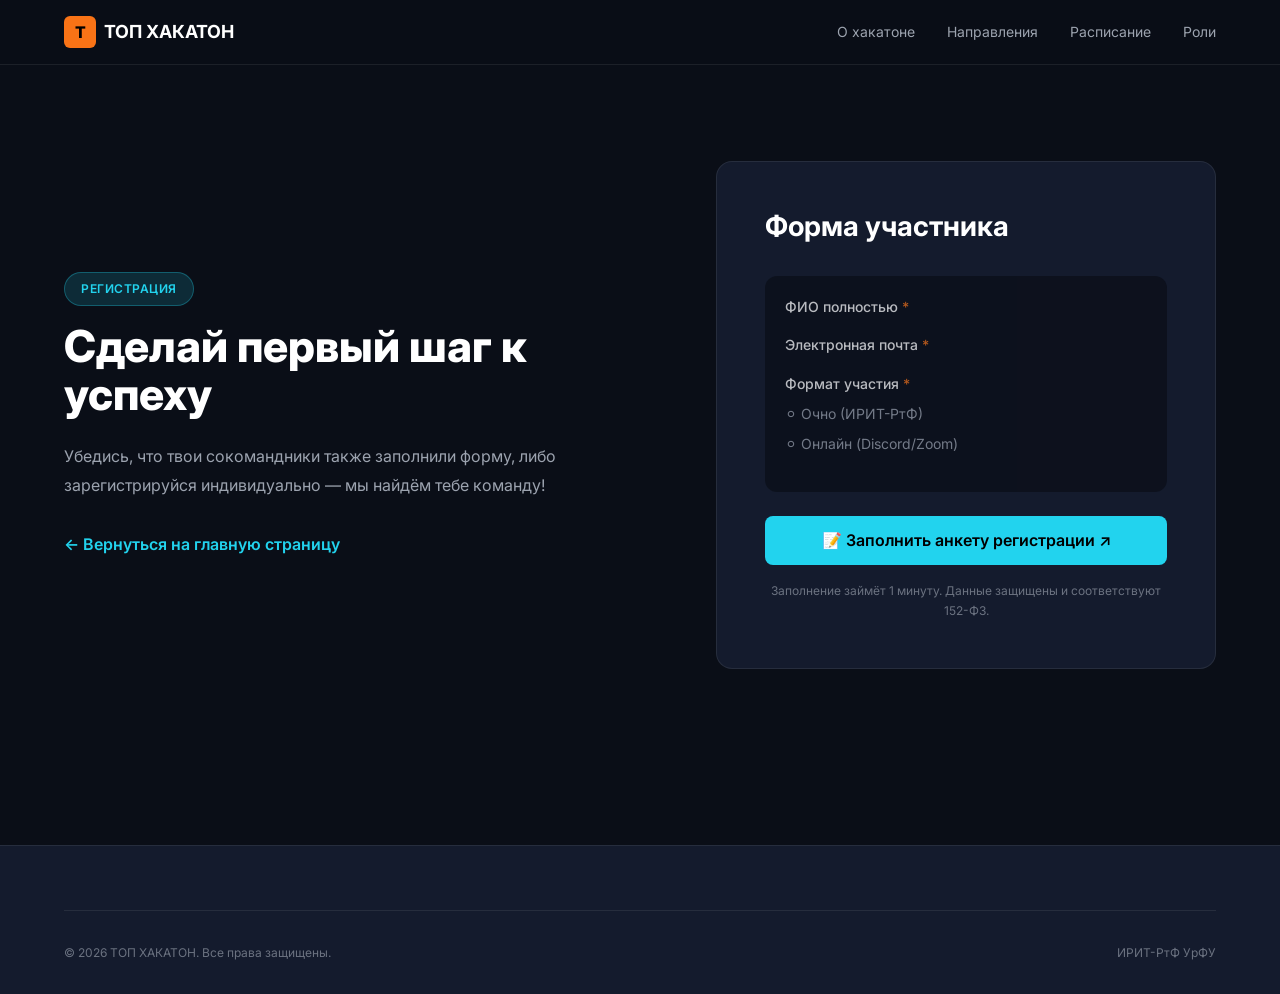
==== registration.html @ dbcdc1ae "Add files via upload" ====
<!DOCTYPE html>
<html lang="ru">
<head>
  <meta charset="UTF-8">
  <meta name="viewport" content="width=device-width, initial-scale=1.0">
  <title>Регистрация — ТОП ХАКАТОН</title>
  <link rel="stylesheet" href="style.css">
  <link rel="preconnect" href="https://fonts.googleapis.com">
  <link href="https://fonts.googleapis.com/css2?family=Inter:wght@400;500;600;700;800&family=JetBrains+Mono:wght@400;700&display=swap" rel="stylesheet">
</head>
<body>
  <div class="reading-progress" id="readingProgress"></div>

  <header class="site-header">
    <div class="container header__inner">
      <a href="index.html" class="logo">
        <span class="logo__mark">T</span>
        <span class="logo__text">ТОП ХАКАТОН</span>
      </a>
      <nav class="main-nav">
        <a href="index.html#about">О хакатоне</a>
        <a href="index.html#partners">Направления</a>
        <a href="index.html#schedule">Расписание</a>
        <a href="index.html#roles">Роли</a>
      </nav>
      <button class="burger" aria-label="Меню">
        <span></span><span></span><span></span>
      </button>
    </div>
  </header>

  <main class="registration">
    <div class="container registration__inner">
      <div class="registration__info fade-in">
        <span class="badge badge--cyan">РЕГИСТРАЦИЯ</span>
        <h1 class="registration__title">Сделай первый шаг к успеху</h1>
        <p class="registration__text">Убедись, что твои сокомандники также заполнили форму, либо зарегистрируйся индивидуально — мы найдём тебе команду!</p>
        <a href="index.html" class="link-accent">← Вернуться на главную страницу</a>
      </div>

      <div class="yandex-form-wrapper fade-in">
        <h2 class="form-card__title">Форма участника</h2>
        <div class="form-preview">
          <div class="form-field">
            <label>ФИО полностью <span class="required">*</span></label>
          </div>
          <div class="form-field">
            <label>Электронная почта <span class="required">*</span></label>
          </div>
          <div class="form-field">
            <label>Формат участия <span class="required">*</span></label>
            <div class="radio-preview">
              <span>⚪ Очно (ИРИТ-РтФ)</span>
              <span>⚪ Онлайн (Discord/Zoom)</span>
            </div>
          </div>
        </div>
        <a href="https://forms.yandex.ru/u/6a9c3ba002848f9760604968" class="btn btn--primary btn--full pulse-glow" target="_blank">📝 Заполнить анкету регистрации ↗</a>
        <p class="form-disclaimer">Заполнение займёт 1 минуту. Данные защищены и соответствуют 152-ФЗ.</p>
      </div>
    </div>
  </main>

  <footer class="site-footer">
    <div class="container">
      <div class="site-footer__bottom">
        <span class="copyright">© 2026 ТОП ХАКАТОН. Все права защищены.</span>
        <span class="footer-brand">ИРИТ-РтФ УрФУ</span>
      </div>
    </div>
  </footer>

  <button class="back-to-top" id="backToTop" aria-label="Наверх">↑</button>
  <script src="script.js"></script>
</body>
</html>
---- style.css ----
:root {
  --bg-main: #0A0E17;
  --bg-card: #141B2D;
  --bg-card-hover: #1A2340;
  --accent-cyan: #22D3EE;
  --accent-purple: #A855F7;
  --accent-orange: #F97316;
  --text-main: #FFFFFF;
  --text-muted: #9CA3AF;
  --text-dark: #6B7280;
  --border-subtle: rgba(255, 255, 255, 0.08);
  --border-accent: rgba(34, 211, 238, 0.3);
}

* {
  margin: 0;
  padding: 0;
  box-sizing: border-box;
}

html {
  scroll-behavior: smooth;
}

body {
  background: var(--bg-main);
  color: var(--text-main);
  font-family: 'Inter', system-ui, sans-serif;
  line-height: 1.6;
  -webkit-font-smoothing: antialiased;
}

a {
  color: inherit;
  text-decoration: none;
}

a:hover {
  color: var(--accent-cyan);
}

.container {
  max-width: 1200px;
  margin: 0 auto;
  padding: 0 24px;
}

h1 {
  font-size: clamp(36px, 5vw, 64px);
  font-weight: 800;
  line-height: 1.1;
}

h2 {
  font-size: clamp(28px, 3.5vw, 42px);
  font-weight: 700;
  line-height: 1.2;
}

h3 {
  font-size: 24px;
  font-weight: 600;
}

p {
  font-size: 16px;
  line-height: 1.6;
}

.caption {
  font-size: 14px;
  color: var(--text-muted);
}

.badge {
  display: inline-block;
  padding: 6px 16px;
  border-radius: 20px;
  font-size: 12px;
  font-weight: 600;
  text-transform: uppercase;
  letter-spacing: 0.5px;
}

.badge--cyan {
  background: rgba(34, 211, 238, 0.15);
  color: var(--accent-cyan);
  border: 1px solid rgba(34, 211, 238, 0.3);
}

.btn {
  display: inline-flex;
  align-items: center;
  justify-content: center;
  gap: 8px;
  padding: 12px 24px;
  border-radius: 8px;
  font-weight: 600;
  font-size: 16px;
  cursor: pointer;
  border: none;
  transition: all 0.2s;
}

.btn--primary {
  background: var(--accent-cyan);
  color: #000;
}

.btn--primary:hover {
  transform: translateY(-2px);
  box-shadow: 0 8px 24px rgba(34, 211, 238, 0.4);
}

.btn--outline {
  background: transparent;
  border: 1px solid rgba(255, 255, 255, 0.2);
  color: var(--text-main);
}

.btn--outline:hover {
  border-color: var(--accent-cyan);
  color: var(--accent-cyan);
}

.btn--lg {
  padding: 16px 32px;
  font-size: 18px;
}

.btn--full {
  width: 100%;
}

.btn--sm {
  padding: 8px 16px;
  font-size: 14px;
}

@keyframes pulse-glow {
  0%, 100% {
    box-shadow: 0 0 20px rgba(34, 211, 238, 0.4);
  }
  50% {
    box-shadow: 0 0 40px rgba(34, 211, 238, 0.8);
  }
}

@keyframes fade-in {
  from {
    opacity: 0;
    transform: translateY(24px);
  }
  to {
    opacity: 1;
    transform: translateY(0);
  }
}

@keyframes blink {
  0%, 100% {
    opacity: 1;
  }
  50% {
    opacity: 0.3;
  }
}

@keyframes gradient-shift {
  0% {
    background-position: 0% 50%;
  }
  50% {
    background-position: 100% 50%;
  }
  100% {
    background-position: 0% 50%;
  }
}

@keyframes marquee {
  from {
    transform: translateX(0);
  }
  to {
    transform: translateX(-50%);
  }
}

@keyframes float {
  0%, 100% {
    transform: translateY(0);
  }
  50% {
    transform: translateY(-10px);
  }
}

.fade-in {
  opacity: 0;
  transform: translateY(24px);
  transition: all 0.6s ease-out;
}

.fade-in.visible {
  opacity: 1;
  transform: translateY(0);
}

.pulse-glow {
  animation: pulse-glow 2.5s infinite;
}

.gradient-bg {
  background: linear-gradient(-45deg, #0A0E17, #1a2a4a, #2a1a40, #0A0E17);
  background-size: 400% 400%;
  animation: gradient-shift 15s ease infinite;
}

.reading-progress {
  position: fixed;
  top: 0;
  left: 0;
  height: 3px;
  background: var(--accent-cyan);
  z-index: 9999;
  width: 0%;
  transition: width 0.1s;
}

.back-to-top {
  position: fixed;
  bottom: 32px;
  right: 32px;
  width: 48px;
  height: 48px;
  border-radius: 50%;
  background: var(--accent-cyan);
  color: #000;
  display: flex;
  align-items: center;
  justify-content: center;
  cursor: pointer;
  opacity: 0;
  pointer-events: none;
  transition: all 0.3s;
  z-index: 100;
  border: none;
  font-size: 20px;
}

.back-to-top.visible {
  opacity: 1;
  pointer-events: all;
}

.back-to-top:hover {
  transform: translateY(-4px);
  box-shadow: 0 8px 24px rgba(34, 211, 238, 0.4);
}

/* ========== HEADER ========== */
.site-header {
  position: sticky;
  top: 0;
  z-index: 1000;
  background: rgba(10, 14, 23, 0.95);
  -webkit-backdrop-filter: blur(10px);
  backdrop-filter: blur(10px);
  border-bottom: 1px solid var(--border-subtle);
  padding: 16px 0;
}

.header__inner {
  display: flex;
  align-items: center;
  justify-content: space-between;
  gap: 24px;
}

.logo {
  display: flex;
  align-items: center;
  gap: 8px;
  font-weight: 700;
  font-size: 18px;
  color: var(--text-main);
  text-decoration: none;
}

.logo__mark {
  background: var(--accent-orange);
  color: #000;
  width: 32px;
  height: 32px;
  display: flex;
  align-items: center;
  justify-content: center;
  border-radius: 6px;
  font-weight: 800;
  font-size: 16px;
  line-height: 1;
}

.main-nav {
  display: none;
  gap: 32px;
  align-items: center;
}

.main-nav a {
  color: var(--text-muted);
  font-size: 14px;
  transition: color 0.2s;
}

.main-nav a:hover {
  color: var(--text-main);
}

.main-nav a.active {
  color: var(--accent-cyan);
}

.header__actions {
  display: none;
  align-items: center;
  gap: 16px;
}

.header__date {
  color: var(--text-muted);
  font-size: 14px;
  white-space: nowrap;
}

.burger {
  display: block;
  background: none;
  border: none;
  cursor: pointer;
  padding: 8px;
}

.burger span {
  display: block;
  width: 24px;
  height: 2px;
  background: var(--text-main);
  margin: 6px 0;
  transition: 0.3s;
  border-radius: 2px;
}

@media (min-width: 1024px) {
  .main-nav {
    display: flex;
  }
  .header__actions {
    display: flex;
  }
  .burger {
    display: none;
  }
}

@media (max-width: 1023px) {
  .main-nav {
    position: fixed;
    top: 73px;
    left: 0;
    right: 0;
    background: var(--bg-card);
    flex-direction: column;
    padding: 24px;
    gap: 16px;
    border-bottom: 1px solid var(--border-subtle);
    transform: translateY(-100%);
    opacity: 0;
    transition: all 0.3s;
    pointer-events: none;
    align-items: flex-start;
  }
  .main-nav.active {
    transform: translateY(0);
    opacity: 1;
    pointer-events: all;
  }
  .burger.active span:nth-child(1) {
    transform: rotate(45deg) translate(5px, 5px);
  }
  .burger.active span:nth-child(2) {
    opacity: 0;
  }
  .burger.active span:nth-child(3) {
    transform: rotate(-45deg) translate(7px, -6px);
  }
}

.section-title {
  margin-bottom: 48px;
  text-align: center;
}

.text-accent {
  color: var(--accent-cyan);
}

/* ========== HERO ========== */
.hero {
  min-height: 100vh;
  display: flex;
  flex-direction: column;
  justify-content: center;
  padding: 120px 0 80px;
  text-align: center;
}

.hero__title {
  margin: 24px 0 16px;
  max-width: 900px;
  margin-left: auto;
  margin-right: auto;
}

.hero__subtitle {
  color: var(--text-muted);
  font-size: 18px;
  max-width: 700px;
  margin: 0 auto 32px;
}

.participants-counter {
  display: inline-flex;
  align-items: center;
  gap: 8px;
  background: rgba(34, 211, 238, 0.1);
  border: 1px solid var(--border-accent);
  border-radius: 20px;
  padding: 8px 16px;
  margin-bottom: 32px;
  font-size: 14px;
}

.counter__dot {
  width: 8px;
  height: 8px;
  border-radius: 50%;
  background: #22C55E;
  animation: blink 1.5s infinite;
}

.counter__text strong {
  color: var(--accent-cyan);
}

.countdown {
  margin: 32px 0;
}

.countdown__label {
  display: block;
  color: var(--text-muted);
  font-size: 14px;
  margin-bottom: 16px;
  text-transform: uppercase;
  letter-spacing: 1px;
}

.countdown__label--secondary {
  color: var(--accent-purple);
  font-size: 12px;
}

.countdown__grid {
  display: flex;
  align-items: center;
  justify-content: center;
  gap: 12px;
  flex-wrap: wrap;
}

.countdown__item {
  background: var(--bg-card);
  border: 1px solid var(--border-subtle);
  border-radius: 12px;
  padding: 16px;
  min-width: 80px;
}

.countdown__value {
  display: block;
  font-family: 'JetBrains Mono', monospace;
  font-size: 48px;
  font-weight: 700;
  color: var(--accent-cyan);
  line-height: 1;
}

.countdown__unit {
  display: block;
  font-size: 12px;
  color: var(--text-muted);
  margin-top: 4px;
  text-transform: uppercase;
}

.countdown__sep {
  font-family: 'JetBrains Mono', monospace;
  font-size: 32px;
  color: var(--text-muted);
  animation: blink 1s infinite;
}

.countdown-divider {
  margin: 24px 0;
}

.divider-line {
  width: 100px;
  height: 2px;
  background: linear-gradient(90deg, transparent, var(--accent-cyan), transparent);
  margin: 0 auto;
}

.marquee-wrapper {
  margin-top: 64px;
  overflow: hidden;
  mask-image: linear-gradient(90deg, transparent, #000 10%, #000 90%, transparent);
}

.marquee {
  display: flex;
  width: max-content;
  animation: marquee 30s linear infinite;
}

.marquee__content {
  display: flex;
  gap: 48px;
  padding: 0 24px;
}

.partner-logo {
  color: var(--text-muted);
  opacity: 0.6;
  font-weight: 600;
  padding: 8px 16px;
  border: 1px solid var(--border-subtle);
  border-radius: 8px;
  white-space: nowrap;
  transition: all 0.2s;
}

.partner-logo:hover {
  opacity: 1;
  border-color: var(--accent-cyan);
  color: var(--text-main);
}

@media (max-width: 767px) {
  .countdown__value {
    font-size: 36px;
  }
  .countdown__item {
    min-width: 70px;
    padding: 12px;
  }
  .hero__subtitle {
    font-size: 16px;
  }
  .marquee__content {
    gap: 24px;
  }
}

/* ========== CONCEPT ========== */
.concept {
  padding: 100px 0;
  background: var(--bg-main);
}

.concept__inner {
  display: grid;
  grid-template-columns: 1fr;
  gap: 48px;
  align-items: center;
}

.concept__visual {
  background: var(--bg-card);
  border: 1px solid var(--border-subtle);
  border-radius: 24px;
  padding: 48px;
  min-height: 300px;
  display: flex;
  align-items: center;
  justify-content: center;
  position: relative;
  overflow: hidden;
}

.concept__glow {
  position: absolute;
  width: 200px;
  height: 200px;
  background: radial-gradient(circle, rgba(34, 211, 238, 0.2) 0%, transparent 70%);
  border-radius: 50%;
  animation: float 6s ease-in-out infinite;
}

.concept__image-placeholder {
  font-size: 32px;
  font-weight: 700;
  color: var(--accent-cyan);
  letter-spacing: 2px;
  position: relative;
  z-index: 1;
}

.concept__content .section-title {
  text-align: left;
}

.concept__text {
  color: var(--text-muted);
  font-size: 18px;
  line-height: 1.8;
  margin-top: 24px;
}

/* ========== PARTNERS & DIRECTIONS ========== */
.partners-directions {
  padding: 100px 0;
  background: var(--bg-main);
}

.directions-grid {
  display: grid;
  grid-template-columns: repeat(2, 1fr);
  gap: 24px;
  margin: 24px 0 48px;
}

.partners-subtitle {
  font-size: 28px;
  font-weight: 700;
  margin: 48px 0 24px;
  text-align: center;
  color: var(--text-main);
}

.partners-grid {
  display: grid;
  grid-template-columns: repeat(3, 1fr);
  gap: 24px;
}

.expandable-card {
  background: var(--bg-card);
  border: 1px solid var(--border-subtle);
  border-radius: 16px;
  overflow: hidden;
  transition: all 0.3s;
}

.expandable-card:hover {
  border-color: var(--accent-cyan);
  transform: translateY(-2px);
}

.expandable-card--featured {
  border-color: var(--border-accent);
  background: linear-gradient(135deg, rgba(34, 211, 238, 0.05) 0%, var(--bg-card) 100%);
  margin-bottom: 24px;
}

.expandable-card--featured .expandable-card__header {
  padding: 32px;
}

.expandable-card--featured .expandable-card__title {
  font-size: 22px;
}

.expandable-card__header {
  display: grid;
  grid-template-columns: 48px 1fr 48px;
  gap: 16px;
  align-items: center;
  padding: 24px;
  cursor: pointer;
  user-select: none;
}

.expandable-card__icon {
  font-size: 32px;
  text-align: center;
}

.expandable-card__title {
  font-size: 18px;
  font-weight: 600;
  color: var(--text-main);
}

.expandable-card__arrow {
  font-size: 12px;
  color: var(--accent-cyan);
  transition: transform 0.3s;
  text-align: center;
}

.expandable-card.is-open .expandable-card__arrow {
  transform: rotate(180deg);
}

.expandable-card__content {
  max-height: 0;
  overflow: hidden;
  transition: max-height 0.4s ease-out, padding 0.4s ease-out;
  padding: 0 24px;
}

.expandable-card.is-open .expandable-card__content {
  max-height: 300px;
  padding: 0 24px 24px;
}

.expandable-card__content p {
  color: var(--text-muted);
  line-height: 1.6;
  margin: 0;
}

@media (min-width: 1024px) {
  .concept__inner {
    grid-template-columns: 1fr 1fr;
  }
}

@media (max-width: 1023px) {
  .directions-grid,
  .partners-grid {
    grid-template-columns: 1fr;
  }
}

/* ========== INFO GRID ========== */
.info-grid {
  padding: 100px 0;
  background: var(--bg-main);
}

.info-grid__list {
  display: grid;
  grid-template-columns: 1fr;
  gap: 24px;
  margin-top: 48px;
}

.info-card {
  background: var(--bg-card);
  border: 1px solid var(--border-subtle);
  border-radius: 16px;
  padding: 24px;
  display: flex;
  flex-direction: column;
  gap: 8px;
  transition: all 0.3s;
}

.info-card:hover {
  border-color: var(--accent-cyan);
  transform: translateY(-4px);
  box-shadow: 0 10px 30px rgba(0, 0, 0, 0.3);
}

.info-card__tag {
  font-size: 12px;
  color: var(--accent-cyan);
  text-transform: uppercase;
  letter-spacing: 0.5px;
  font-weight: 600;
}

.info-card__label {
  color: var(--text-muted);
  font-size: 14px;
}

.info-card__value {
  font-size: 24px;
  font-weight: 700;
  color: var(--text-main);
  margin-top: 8px;
}

.info-card--featured {
  border-color: rgba(249, 115, 22, 0.4);
  background: linear-gradient(135deg, #1A1020 0%, #2A1A10 100%);
}

.info-card--featured .info-card__tag {
  color: var(--accent-orange);
}

/* ========== ELIGIBILITY ========== */
.eligibility {
  padding: 100px 0;
  background: var(--bg-main);
}

.eligibility__inner {
  display: grid;
  grid-template-columns: 1fr;
  gap: 48px;
  align-items: center;
}

.eligibility__content .section-title {
  text-align: left;
}

.eligibility__text {
  color: var(--text-muted);
  font-size: 16px;
  line-height: 1.8;
  margin: 24px 0;
}

.eligibility__hint {
  background: rgba(34, 211, 238, 0.1);
  border: 1px solid var(--border-accent);
  border-radius: 12px;
  padding: 24px;
  margin-top: 24px;
}

.eligibility__hint p {
  margin: 0;
  color: var(--text-main);
}

.eligibility__highlight {
  background: var(--accent-cyan);
  color: #000;
  padding: 48px;
  border-radius: 24px;
  text-align: center;
  display: flex;
  align-items: center;
  justify-content: center;
  min-height: 300px;
}

.eligibility__big-text {
  font-size: 64px;
  font-weight: 800;
  display: block;
  line-height: 1;
}

@media (min-width: 768px) {
  .info-grid__list {
    grid-template-columns: repeat(2, 1fr);
  }
}

@media (min-width: 1024px) {
  .info-grid__list {
    grid-template-columns: repeat(4, 1fr);
  }
  .eligibility__inner {
    grid-template-columns: 1.2fr 0.8fr;
  }
}

@media (max-width: 767px) {
  .eligibility__highlight {
    padding: 32px;
  }
  .eligibility__big-text {
    font-size: 48px;
  }
}

/* ========== ROLES ========== */
.roles {
  padding: 100px 0;
  background: var(--bg-main);
}

.roles__grid {
  display: grid;
  grid-template-columns: 1fr;
  gap: 24px;
  margin-top: 48px;
}

.role-card {
  background: var(--bg-card);
  border: 1px solid var(--border-subtle);
  border-radius: 16px;
  padding: 32px 24px;
  text-align: center;
  transition: transform 0.1s ease-out, box-shadow 0.3s, border-color 0.3s;
  transform-style: preserve-3d;
  will-change: transform;
}

.role-card:hover {
  box-shadow: 0 20px 40px rgba(34, 211, 238, 0.15);
  border-color: var(--accent-cyan);
}

.role-card__icon {
  font-size: 48px;
  margin-bottom: 16px;
  display: block;
}

.role-card__title {
  font-size: 20px;
  margin-bottom: 8px;
  color: var(--text-main);
}

.role-card__desc {
  color: var(--text-muted);
  font-size: 14px;
  line-height: 1.6;
}

@media (min-width: 768px) {
  .roles__grid {
    grid-template-columns: repeat(2, 1fr);
  }
}

@media (min-width: 1024px) {
  .roles__grid {
    grid-template-columns: repeat(4, 1fr);
  }
}

/* ========== SCHEDULE ========== */
.schedule {
  padding: 100px 0;
  background: var(--bg-main);
}

.schedule-day {
  background: var(--bg-card);
  border-radius: 16px;
  padding: 32px;
  margin-bottom: 24px;
  border: 1px solid var(--border-subtle);
  transition: border-color 0.3s;
}

.schedule-day:hover {
  border-color: rgba(34, 211, 238, 0.3);
}

.schedule-day__header {
  display: flex;
  justify-content: space-between;
  align-items: center;
  margin-bottom: 24px;
  padding-bottom: 16px;
  border-bottom: 1px solid var(--border-subtle);
  flex-wrap: wrap;
  gap: 12px;
}

.schedule-day__title {
  color: var(--accent-cyan);
  font-size: 24px;
  margin: 0;
}

.schedule-day__date {
  color: var(--text-muted);
  font-size: 14px;
}

.schedule-day__events {
  list-style: none;
  padding: 0;
  margin: 0;
}

.event {
  display: grid;
  grid-template-columns: 80px 1fr;
  gap: 24px;
  padding: 20px 0;
  border-bottom: 1px solid var(--border-subtle);
  align-items: start;
}

.event:last-child {
  border-bottom: none;
}

.event__time {
  font-family: 'JetBrains Mono', monospace;
  font-size: 18px;
  font-weight: 600;
  color: var(--accent-orange);
}

.event__body h4 {
  font-size: 18px;
  margin: 0 0 4px 0;
  color: var(--text-main);
}

.event__title {
  font-size: 18px;
  margin: 0 0 4px 0;
  color: var(--text-main);
  font-weight: 600;
}

@media (max-width: 767px) {
  .event {
    grid-template-columns: 1fr;
    gap: 8px;
  }
  .event__time {
    font-size: 16px;
  }
  .schedule-day {
    padding: 24px 16px;
  }
}

/* ========== FINAL ========== */
.final {
  padding: 100px 0;
  background: var(--bg-main);
}

.final__inner {
  display: grid;
  grid-template-columns: 1fr;
  gap: 48px;
  align-items: center;
}

.final__visual {
  background: var(--bg-card);
  border: 1px solid var(--border-subtle);
  border-radius: 24px;
  padding: 48px;
  min-height: 300px;
  display: flex;
  align-items: center;
  justify-content: center;
  position: relative;
  overflow: hidden;
  margin: 0;
}

.final__glow {
  position: absolute;
  width: 250px;
  height: 250px;
  background: radial-gradient(circle, rgba(168, 85, 247, 0.2) 0%, transparent 70%);
  border-radius: 50%;
  animation: float 8s ease-in-out infinite reverse;
}

.final__image-placeholder {
  font-size: 24px;
  font-weight: 700;
  color: var(--accent-cyan);
  text-align: center;
  letter-spacing: 2px;
  position: relative;
  z-index: 1;
}

.final__content .section-title {
  text-align: left;
}

.final__text {
  color: var(--text-muted);
  font-size: 16px;
  line-height: 1.8;
  margin: 24px 0;
}

.final__details {
  list-style: none;
  padding: 0;
  display: flex;
  flex-direction: column;
  gap: 16px;
  margin-top: 32px;
}

.final__details li {
  color: var(--text-main);
  font-size: 16px;
}

/* ========== ARCHIVE ========== */
.archive {
  padding: 100px 0;
  background: var(--bg-main);
}

.archive__video {
  margin-bottom: 48px;
}

.video-placeholder {
  aspect-ratio: 16 / 9;
  background: linear-gradient(135deg, #1a2a4a, #2a1a40);
  border: 1px solid var(--border-subtle);
  border-radius: 24px;
  display: flex;
  flex-direction: column;
  align-items: center;
  justify-content: center;
  gap: 16px;
  cursor: pointer;
  transition: all 0.3s;
}

.video-placeholder:hover {
  border-color: var(--accent-cyan);
  transform: scale(1.01);
}

.video-placeholder__icon {
  font-size: 64px;
  color: var(--accent-cyan);
  width: 80px;
  height: 80px;
  border-radius: 50%;
  background: rgba(34, 211, 238, 0.15);
  display: flex;
  align-items: center;
  justify-content: center;
}

.video-placeholder__text {
  color: var(--text-muted);
  font-size: 16px;
}

.archive__grid {
  display: grid;
  grid-template-columns: 1fr;
  gap: 24px;
}

.archive__item {
  margin: 0;
}

.archive__image {
  aspect-ratio: 16 / 9;
  background: linear-gradient(135deg, #1a2a4a, #2a1a40);
  border-radius: 12px;
  margin-bottom: 12px;
  border: 1px solid var(--border-subtle);
  transition: all 0.3s;
}

.archive__image:hover {
  border-color: var(--accent-cyan);
}

.archive__caption {
  color: var(--text-muted);
  font-size: 14px;
  text-align: center;
  margin: 0;
}

/* ========== FAQ ========== */
.faq {
  padding: 100px 0;
  background: var(--bg-main);
}

.faq__list {
  max-width: 800px;
  margin: 0 auto;
  display: flex;
  flex-direction: column;
  gap: 16px;
}

.faq__item {
  background: var(--bg-card);
  border: 1px solid var(--border-subtle);
  border-radius: 12px;
  overflow: hidden;
  transition: border-color 0.3s;
}

.faq__item:hover {
  border-color: rgba(34, 211, 238, 0.3);
}

.faq__question {
  padding: 24px;
  display: flex;
  justify-content: space-between;
  align-items: center;
  cursor: pointer;
  font-weight: 600;
  font-size: 18px;
  color: var(--text-main);
}

.faq__icon {
  font-size: 24px;
  color: var(--accent-cyan);
  transition: transform 0.3s;
}

.faq__item.is-open .faq__icon {
  transform: rotate(45deg);
}

.faq__answer {
  max-height: 0;
  overflow: hidden;
  transition: max-height 0.3s ease-out, padding 0.3s;
  padding: 0 24px;
}

.faq__item.is-open .faq__answer {
  max-height: 200px;
  padding: 0 24px 24px;
}

.faq__answer p {
  color: var(--text-muted);
  line-height: 1.6;
  margin: 0;
}

@media (min-width: 768px) {
  .archive__grid {
    grid-template-columns: repeat(3, 1fr);
  }
}

@media (min-width: 1024px) {
  .final__inner {
    grid-template-columns: 1fr 1fr;
  }
}

/* ========== CONTACTS & MATERIALS ========== */
.contacts {
  padding: 100px 0;
  background: var(--bg-main);
}

.contacts__grid {
  display: grid;
  grid-template-columns: 1fr;
  gap: 32px;
  margin-top: 48px;
}

.contact-card {
  background: var(--bg-card);
  border: 1px solid var(--border-subtle);
  border-radius: 16px;
  padding: 32px;
  display: flex;
  align-items: center;
  gap: 24px;
}

.contact-card--main {
  border-color: var(--border-accent);
}

.contact-card__avatar {
  font-size: 48px;
  width: 80px;
  height: 80px;
  border-radius: 50%;
  background: rgba(34, 211, 238, 0.15);
  display: flex;
  align-items: center;
  justify-content: center;
  flex-shrink: 0;
}

.contact-card__info {
  display: flex;
  flex-direction: column;
  gap: 8px;
  flex: 1;
}

.contact-card__name {
  font-size: 24px;
  margin: 0;
}

.contact-card__role {
  color: var(--text-muted);
  font-size: 14px;
  margin: 0;
}

.materials-section {
  margin-top: 48px;
}

.materials-title {
  font-size: 24px;
  margin-bottom: 24px;
  color: var(--text-main);
}

.materials-grid {
  display: grid;
  grid-template-columns: 1fr;
  gap: 16px;
}

.file-card {
  display: grid;
  grid-template-columns: 48px 1fr auto;
  gap: 16px;
  align-items: center;
  background: var(--bg-card-hover);
  border: 1px solid var(--border-subtle);
  border-radius: 12px;
  padding: 20px;
  transition: all 0.25s;
}

.file-card:hover {
  border-color: var(--accent-cyan);
  transform: translateY(-2px);
}

.file-card__icon {
  font-size: 32px;
  text-align: center;
}

.file-card__title {
  font-size: 16px;
  font-weight: 600;
  margin: 0 0 4px 0;
  color: var(--text-main);
}

.file-card__desc {
  font-size: 14px;
  color: var(--text-muted);
  margin: 0;
  line-height: 1.4;
}

.official-accounts {
  margin-top: 48px;
}

.social-list {
  display: flex;
  flex-direction: column;
  gap: 12px;
}

.social-link {
  display: flex;
  align-items: center;
  gap: 12px;
  padding: 16px 20px;
  background: var(--bg-card);
  border: 1px solid var(--border-subtle);
  border-radius: 12px;
  color: var(--text-main);
  transition: all 0.2s;
}

.social-link:hover {
  border-color: var(--accent-cyan);
  transform: translateX(4px);
}

.social-link__icon {
  font-size: 20px;
}

/* ========== FOOTER ========== */
.site-footer {
  background: var(--bg-card);
  border-top: 1px solid var(--border-subtle);
  padding: 64px 0 32px;
  margin-top: 80px;
}

.site-footer__inner {
  display: grid;
  grid-template-columns: 1fr;
  gap: 48px;
  margin-bottom: 48px;
}

.footer-col__title {
  font-size: 14px;
  font-weight: 600;
  color: var(--text-main);
  text-transform: uppercase;
  letter-spacing: 1px;
  margin-bottom: 16px;
}

.footer-col__text,
.footer-col__contacts {
  color: var(--text-muted);
  font-size: 14px;
  line-height: 1.8;
  font-style: normal;
}

.contact-link {
  color: var(--text-muted);
  text-decoration: none;
  display: block;
  margin-bottom: 8px;
  transition: color 0.2s;
}

.contact-link:hover {
  color: var(--accent-cyan);
}

.social-list-footer {
  list-style: none;
  padding: 0;
  display: flex;
  gap: 12px;
  flex-wrap: wrap;
}

.social-link-footer {
  display: inline-block;
  padding: 8px 16px;
  border: 1px solid var(--border-subtle);
  border-radius: 8px;
  color: var(--text-muted);
  font-size: 14px;
  transition: all 0.2s;
}

.social-link-footer:hover {
  border-color: var(--accent-cyan);
  color: var(--accent-cyan);
}

.site-footer__bottom {
  padding-top: 32px;
  border-top: 1px solid var(--border-subtle);
  display: flex;
  justify-content: space-between;
  flex-wrap: wrap;
  gap: 16px;
  color: var(--text-dark);
  font-size: 12px;
}

.site-footer .logo {
  margin-bottom: 16px;
}

@media (min-width: 768px) {
  .contacts__grid {
    grid-template-columns: 1.5fr 1fr;
  }
  .site-footer__inner {
    grid-template-columns: 2fr 1fr 1fr;
  }
}

@media (max-width: 767px) {
  .file-card {
    grid-template-columns: 1fr;
    text-align: center;
  }
  .file-card__icon {
    margin-bottom: 8px;
  }
  .btn--sm {
    width: 100%;
    margin-top: 12px;
  }
  .contact-card {
    flex-direction: column;
    text-align: center;
  }
  .site-footer__bottom {
    flex-direction: column;
    text-align: center;
  }
}

/* ========== REGISTRATION ========== */
.registration {
  min-height: calc(100vh - 200px);
  padding: 80px 0;
  display: flex;
  align-items: center;
}

.registration__inner {
  display: grid;
  grid-template-columns: 1fr;
  gap: 48px;
  align-items: center;
}

.registration__title {
  margin: 16px 0 24px;
  font-size: clamp(32px, 4vw, 44px);
  font-weight: 800;
  line-height: 1.1;
}

.registration__text {
  color: var(--text-muted);
  font-size: 16px;
  line-height: 1.8;
  margin-bottom: 32px;
}

.link-accent {
  color: var(--accent-cyan);
  font-weight: 600;
  display: inline-flex;
  align-items: center;
  gap: 8px;
  transition: gap 0.2s;
}

.link-accent:hover {
  gap: 12px;
  color: var(--accent-cyan);
}

.yandex-form-wrapper {
  background: var(--bg-card);
  border: 1px solid var(--border-subtle);
  border-radius: 16px;
  padding: 48px;
  max-width: 500px;
  width: 100%;
  justify-self: center;
}

.form-card__title {
  margin-bottom: 32px;
  font-size: 28px;
}

.form-preview {
  margin: 24px 0;
  padding: 20px;
  background: var(--bg-main);
  border-radius: 12px;
  opacity: 0.7;
  pointer-events: none;
}

.form-field {
  margin-bottom: 16px;
}

.form-field label {
  font-size: 14px;
  font-weight: 500;
  display: block;
  margin-bottom: 8px;
}

.required {
  color: var(--accent-orange);
}

.radio-preview {
  display: flex;
  flex-direction: column;
  gap: 8px;
  margin-top: 8px;
}

.radio-preview span {
  font-size: 14px;
  color: var(--text-muted);
}

.form-disclaimer {
  color: var(--text-dark);
  font-size: 12px;
  text-align: center;
  margin-top: 16px;
  line-height: 1.6;
}

@media (min-width: 1024px) {
  .registration__inner {
    grid-template-columns: 1fr 1fr;
  }
  .yandex-form-wrapper {
    justify-self: end;
  }
}

@media (max-width: 767px) {
  .yandex-form-wrapper {
    padding: 32px 24px;
  }
}
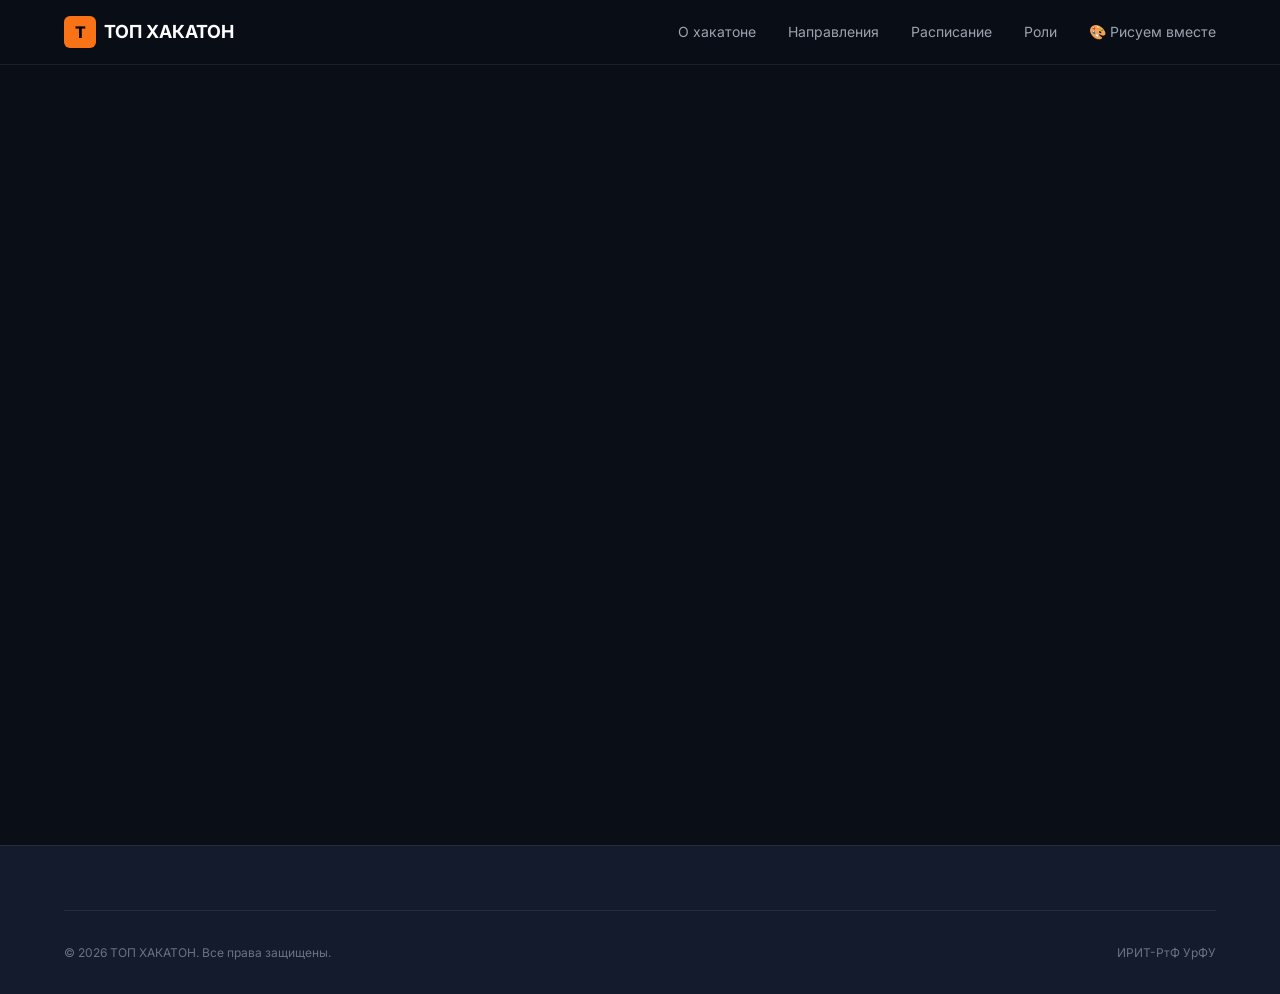
==== commit 11247864: "Add files via upload" ====
--- a/registration.html
+++ b/registration.html
@@ -22,6 +22,7 @@
         <a href="index.html#partners">Направления</a>
         <a href="index.html#schedule">Расписание</a>
         <a href="index.html#roles">Роли</a>
+        <a href="whiteboard.html">🎨 Рисуем вместе</a>
       </nav>
       <button class="burger" aria-label="Меню">
         <span></span><span></span><span></span>
--- a/style.css
+++ b/style.css
@@ -1625,8 +1625,541 @@
   }
 }
 
+/* ========== WHITEBOARD ========== */
+.whiteboard-page {
+  padding: 80px 0 60px;
+  min-height: calc(100vh - 200px);
+  text-align: center;
+}
+
+.whiteboard-desc {
+  color: var(--text-muted);
+  font-size: 16px;
+  max-width: 700px;
+  margin: 0 auto 24px;
+  line-height: 1.6;
+}
+
+.online-users {
+  display: inline-flex;
+  align-items: center;
+  gap: 8px;
+  background: rgba(34, 211, 238, 0.1);
+  border: 1px solid var(--border-accent);
+  border-radius: 20px;
+  padding: 8px 16px;
+  font-size: 14px;
+  margin-bottom: 24px;
+}
+
+.online-users strong {
+  color: var(--accent-cyan);
+}
+
+.whiteboard-container {
+  background: var(--bg-card);
+  border: 1px solid var(--border-subtle);
+  border-radius: 16px;
+  padding: 16px;
+  margin: 0 auto 24px;
+  max-width: 1200px;
+}
+
+#whiteboardCanvas {
+  width: 100%;
+  height: 600px;
+  display: block;
+  background: var(--bg-main);
+  border-radius: 12px;
+  cursor: crosshair;
+  touch-action: none;
+}
+
+.whiteboard-toolbar {
+  display: flex;
+  flex-wrap: wrap;
+  gap: 24px;
+  justify-content: center;
+  align-items: flex-end;
+  background: var(--bg-card);
+  border: 1px solid var(--border-subtle);
+  border-radius: 16px;
+  padding: 20px;
+  max-width: 1200px;
+  margin: 0 auto;
+}
+
+.tool-group {
+  display: flex;
+  flex-direction: column;
+  gap: 8px;
+  align-items: center;
+}
+
+.tool-label {
+  font-size: 12px;
+  color: var(--text-muted);
+  text-transform: uppercase;
+  letter-spacing: 0.5px;
+  font-weight: 600;
+}
+
+.color-picker {
+  display: flex;
+  gap: 8px;
+}
+
+.color-btn {
+  width: 32px;
+  height: 32px;
+  border-radius: 50%;
+  border: 2px solid transparent;
+  cursor: pointer;
+  transition: all 0.2s;
+}
+
+.color-btn.active {
+  border-color: var(--accent-cyan);
+  box-shadow: 0 0 0 2px rgba(34, 211, 238, 0.3);
+}
+
+.size-picker {
+  display: flex;
+  gap: 8px;
+}
+
+.size-btn {
+  padding: 8px 14px;
+  border-radius: 8px;
+  border: 1px solid var(--border-subtle);
+  background: transparent;
+  color: var(--text-main);
+  font-size: 14px;
+  cursor: pointer;
+  transition: all 0.2s;
+}
+
+.size-btn.active {
+  background: var(--accent-cyan);
+  color: #000;
+  border-color: var(--accent-cyan);
+}
+
+.tool-btn {
+  padding: 8px 16px;
+  border-radius: 8px;
+  border: 1px solid var(--border-subtle);
+  background: var(--bg-card-hover);
+  color: var(--text-main);
+  font-size: 14px;
+  cursor: pointer;
+  transition: all 0.2s;
+}
+
+.tool-btn:hover {
+  border-color: var(--accent-cyan);
+}
+
+.tool-btn.active {
+  border-color: var(--accent-cyan);
+  background: rgba(34, 211, 238, 0.15);
+}
+
+.info-card__link:hover {
+  text-decoration: underline !important;
+}
+
+/* ========== MOBILE OPTIMIZATION (<767px) ========== */
 @media (max-width: 767px) {
   .yandex-form-wrapper {
     padding: 32px 24px;
   }
-}
+
+  /* Кнопки */
+  .btn {
+    min-height: 44px;
+    padding: 14px 20px;
+    font-size: 16px;
+  }
+  .btn--lg {
+    padding: 18px 28px;
+    font-size: 18px;
+  }
+
+  /* Таймер */
+  .countdown__grid {
+    display: grid;
+    grid-template-columns: repeat(2, 1fr);
+    gap: 16px;
+  }
+  .countdown__sep {
+    display: none;
+  }
+  .countdown__item {
+    min-width: 100%;
+    padding: 20px;
+  }
+  .countdown__value {
+    font-size: 42px;
+  }
+  .countdown__unit {
+    font-size: 14px;
+  }
+
+  /* Расписание */
+  .event {
+    grid-template-columns: 1fr;
+    gap: 8px;
+  }
+  .event__time {
+    font-size: 16px;
+  }
+  .schedule-day {
+    padding: 20px 16px;
+  }
+
+  /* Роли - отключить 3D */
+  .tilt-card {
+    transform: none !important;
+  }
+  .tilt-card:active {
+    transform: scale(0.98) !important;
+  }
+
+  /* Навигация */
+  .main-nav {
+    padding: 32px 24px;
+    gap: 20px;
+  }
+  .main-nav a {
+    font-size: 18px;
+    padding: 12px 0;
+    border-bottom: 1px solid var(--border-subtle);
+    width: 100%;
+  }
+
+  /* Hero */
+  .hero {
+    padding: 100px 0 60px;
+    min-height: auto;
+  }
+  .hero__title {
+    font-size: 32px;
+  }
+  .hero__subtitle {
+    font-size: 16px;
+  }
+
+  /* Safe area */
+  .site-header {
+    padding-top: max(16px, env(safe-area-inset-top));
+    padding-left: env(safe-area-inset-left);
+    padding-right: env(safe-area-inset-right);
+  }
+  .site-footer {
+    padding-bottom: max(32px, env(safe-area-inset-bottom));
+    padding-left: env(safe-area-inset-left);
+    padding-right: env(safe-area-inset-right);
+  }
+  .back-to-top {
+    bottom: max(32px, env(safe-area-inset-bottom));
+    right: max(32px, env(safe-area-inset-right));
+  }
+
+  /* Карточки партнёров */
+  .expandable-card__header {
+    padding: 20px 16px;
+    grid-template-columns: 40px 1fr 32px;
+  }
+  .expandable-card__icon {
+    font-size: 28px;
+  }
+  .expandable-card__title {
+    font-size: 16px;
+  }
+  .expandable-card__content {
+    padding: 0 16px;
+  }
+  .expandable-card.is-open .expandable-card__content {
+    padding: 0 16px 20px;
+  }
+
+  /* FAQ */
+  .faq__question {
+    padding: 20px 16px;
+    font-size: 16px;
+  }
+  .faq__answer {
+    padding: 0 16px;
+  }
+  .faq__item.is-open .faq__answer {
+    padding: 0 16px 20px;
+  }
+
+  /* Контакты */
+  .contact-card {
+    flex-direction: column;
+    text-align: center;
+    padding: 24px 20px;
+  }
+  .contact-card__info {
+    align-items: center;
+  }
+  .materials-title {
+    font-size: 20px;
+  }
+  .file-card {
+    padding: 16px;
+  }
+
+  /* Форма регистрации */
+  .yandex-form-wrapper {
+    padding: 24px 20px;
+  }
+  .form-field label {
+    font-size: 15px;
+  }
+  .form-preview {
+    padding: 16px;
+  }
+
+  /* Архив */
+  .archive__image,
+  .video-placeholder {
+    border-radius: 12px;
+  }
+  .concept__visual,
+  .final__visual {
+    padding: 32px 24px;
+    min-height: 200px;
+  }
+
+  /* Ссылки и кнопки */
+  .social-link,
+  .file-card .btn--sm {
+    min-height: 44px;
+    padding: 14px 16px;
+  }
+
+  /* Whiteboard mobile */
+  #whiteboardCanvas {
+    height: 400px;
+  }
+  .whiteboard-toolbar {
+    flex-direction: column;
+    align-items: stretch;
+  }
+  .tool-group {
+    align-items: stretch;
+  }
+  .color-picker,
+  .size-picker {
+    justify-content: center;
+  }
+}
+
+/* =========================================
+   Hero Section (новый дизайн)
+   ========================================= */
+.hero {
+    background-color: #0d1117;
+    padding: 80px 0 60px;
+    text-align: center;
+    min-height: auto;
+}
+.hero-badge {
+    display: inline-block;
+    border: 1px solid #3B82F6;
+    color: #60A5FA;
+    padding: 8px 20px;
+    border-radius: 50px;
+    font-size: 14px;
+    font-weight: 600;
+    letter-spacing: 1px;
+    margin-bottom: 30px;
+}
+.hero-title {
+    font-size: 72px;
+    font-weight: 800;
+    color: #FFFFFF;
+    margin-bottom: 20px;
+    line-height: 1.1;
+}
+.hero-title .highlight {
+    color: #67E8F9;
+    text-decoration: underline;
+    text-decoration-color: #3B82F6;
+    text-underline-offset: 8px;
+}
+.hero-subtitle {
+    font-size: 20px;
+    color: #9CA3AF;
+    max-width: 700px;
+    margin: 0 auto 30px;
+    line-height: 1.5;
+}
+.registered-count {
+    display: inline-flex;
+    align-items: center;
+    gap: 10px;
+    background-color: rgba(59, 130, 246, 0.1);
+    border: 1px solid rgba(59, 130, 246, 0.3);
+    padding: 10px 24px;
+    border-radius: 50px;
+    font-size: 16px;
+    color: #E5E7EB;
+    margin-bottom: 50px;
+}
+.registered-count strong { color: #67E8F9; }
+.green-dot {
+    width: 10px;
+    height: 10px;
+    background-color: #10B981;
+    border-radius: 50%;
+    display: inline-block;
+}
+.timer-label {
+    font-size: 14px;
+    letter-spacing: 2px;
+    color: #9CA3AF;
+    margin-bottom: 20px;
+    font-weight: 500;
+}
+.timer-label-end { color: #A78BFA; margin-top: 40px; }
+.timer {
+    display: flex;
+    justify-content: center;
+    align-items: center;
+    gap: 15px;
+    margin-bottom: 20px;
+}
+.timer-block {
+    background-color: #1a1f2e;
+    border: 1px solid #2d3548;
+    border-radius: 12px;
+    padding: 20px 25px;
+    min-width: 110px;
+}
+.timer-value {
+    display: block;
+    font-size: 56px;
+    font-weight: 700;
+    color: #67E8F9;
+    font-family: 'JetBrains Mono', monospace;
+    line-height: 1;
+    margin-bottom: 8px;
+}
+.timer-label-small {
+    display: block;
+    font-size: 12px;
+    color: #9CA3AF;
+    letter-spacing: 1px;
+}
+.timer-separator {
+    font-size: 40px;
+    color: #4B5563;
+    font-weight: 300;
+    margin: 0 5px;
+}
+.cta-button {
+    background-color: #67E8F9;
+    color: #0d1117;
+    border: none;
+    padding: 18px 40px;
+    font-size: 18px;
+    font-weight: 700;
+    border-radius: 12px;
+    cursor: pointer;
+    transition: all 0.3s;
+    margin-top: 40px;
+    display: inline-flex;
+    align-items: center;
+    gap: 10px;
+}
+.cta-button:hover {
+    background-color: #22D3EE;
+    transform: translateY(-2px);
+    box-shadow: 0 10px 30px rgba(103, 232, 249, 0.3);
+}
+@media (max-width: 768px) {
+    .hero { padding: 60px 0 40px; }
+    .hero-title { font-size: 42px; }
+    .hero-subtitle { font-size: 16px; padding: 0 20px; }
+    .timer-block { min-width: 70px; padding: 15px 12px; }
+    .timer-value { font-size: 32px; }
+    .timer-separator { font-size: 24px; }
+    .timer { gap: 8px; }
+}
+
+/* === ДОПОЛНЕННАЯ АДАПТИВНОСТЬ (проверка и улучшение) === */
+@media (max-width: 767px) {
+  .section,
+  section {
+    padding: 60px 0;
+  }
+  .container {
+    padding: 0 16px;
+  }
+  h1 { font-size: 32px; }
+  h2 { font-size: 26px; }
+  h3 { font-size: 20px; }
+}
+
+@media (max-width: 1023px) {
+  .main-nav {
+    padding: 24px 16px;
+    gap: 16px;
+  }
+  .main-nav a {
+    font-size: 18px;
+    padding: 12px 0;
+    border-bottom: 1px solid var(--border-subtle);
+    min-height: 44px;
+    display: flex;
+    align-items: center;
+  }
+  .main-nav a:last-child {
+    border-bottom: none;
+  }
+}
+
+@media (min-width: 768px) and (max-width: 1023px) {
+  .info-grid__list { grid-template-columns: repeat(2, 1fr); }
+  .roles__grid { grid-template-columns: repeat(2, 1fr); }
+  .archive__grid { grid-template-columns: repeat(2, 1fr); }
+  .contacts__grid { grid-template-columns: 1fr; }
+  .site-footer__inner { grid-template-columns: repeat(2, 1fr); }
+  .directions-grid { grid-template-columns: repeat(2, 1fr); }
+  .partners-grid { grid-template-columns: repeat(2, 1fr); }
+}
+
+@media (min-width: 1024px) {
+  .concept__inner { grid-template-columns: 1fr 1fr; }
+  .eligibility__inner { grid-template-columns: 1.2fr 0.8fr; }
+  .roles__grid { grid-template-columns: repeat(4, 1fr); }
+  .info-grid__list { grid-template-columns: repeat(4, 1fr); }
+  .final__inner { grid-template-columns: 1fr 1fr; }
+  .archive__grid { grid-template-columns: repeat(3, 1fr); }
+  .contacts__grid { grid-template-columns: 1.5fr 1fr; }
+  .site-footer__inner { grid-template-columns: 2fr 1fr 1fr; }
+  .directions-grid { grid-template-columns: repeat(2, 1fr); }
+  .partners-grid { grid-template-columns: repeat(3, 1fr); }
+  .registration__inner { grid-template-columns: 1fr 1fr; }
+}
+
+@media (min-width: 1440px) {
+  .container { max-width: 1400px; }
+  .hero__title { font-size: 72px; }
+  .hero__subtitle { font-size: 20px; }
+  .countdown__value { font-size: 56px; }
+  .countdown__item { min-width: 100px; padding: 20px; }
+}
+
+@supports (padding: env(safe-area-inset-top)) {
+  .site-header { padding-top: calc(16px + env(safe-area-inset-top)); }
+  .back-to-top {
+    bottom: calc(32px + env(safe-area-inset-bottom));
+    right: calc(32px + env(safe-area-inset-right));
+  }
+  .site-footer { padding-bottom: calc(32px + env(safe-area-inset-bottom)); }
+}
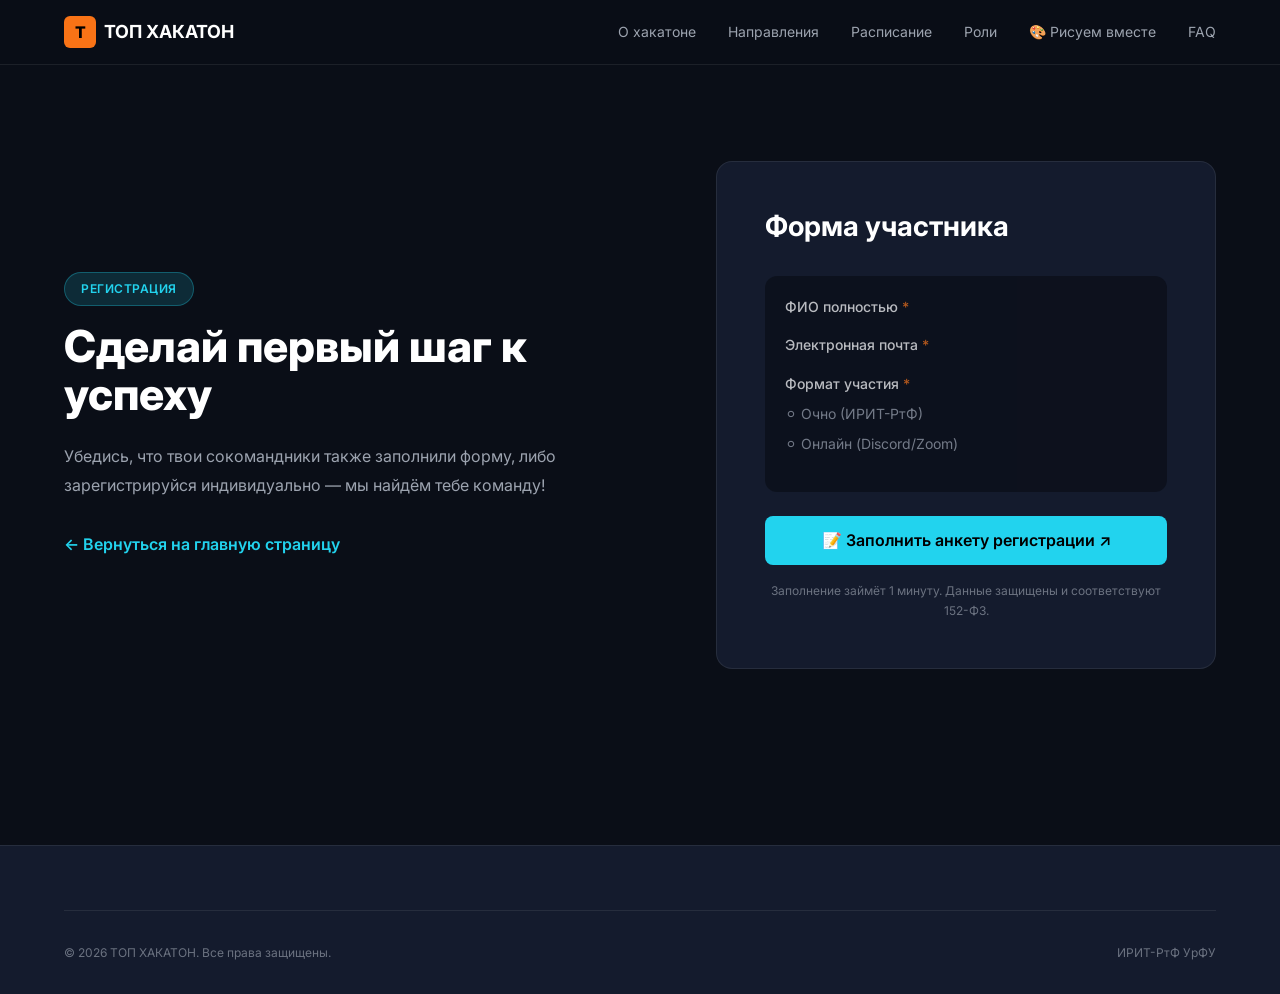
==== commit c0d30daf: "Add files via upload" ====
--- a/registration.html
+++ b/registration.html
@@ -23,6 +23,7 @@
         <a href="index.html#schedule">Расписание</a>
         <a href="index.html#roles">Роли</a>
         <a href="whiteboard.html">🎨 Рисуем вместе</a>
+        <a href="index.html#faq">FAQ</a>
       </nav>
       <button class="burger" aria-label="Меню">
         <span></span><span></span><span></span>
@@ -56,7 +57,7 @@
             </div>
           </div>
         </div>
-        <a href="https://forms.yandex.ru/u/6a9c3ba002848f9760604968" class="btn btn--primary btn--full pulse-glow" target="_blank">📝 Заполнить анкету регистрации ↗</a>
+        <a href="https://forms.yandex.ru/u/6a9c3ba002848f9760604968" class="btn btn--primary btn--full pulse-glow" target="_blank" rel="noopener noreferrer">📝 Заполнить анкету регистрации ↗</a>
         <p class="form-disclaimer">Заполнение займёт 1 минуту. Данные защищены и соответствуют 152-ФЗ.</p>
       </div>
     </div>
